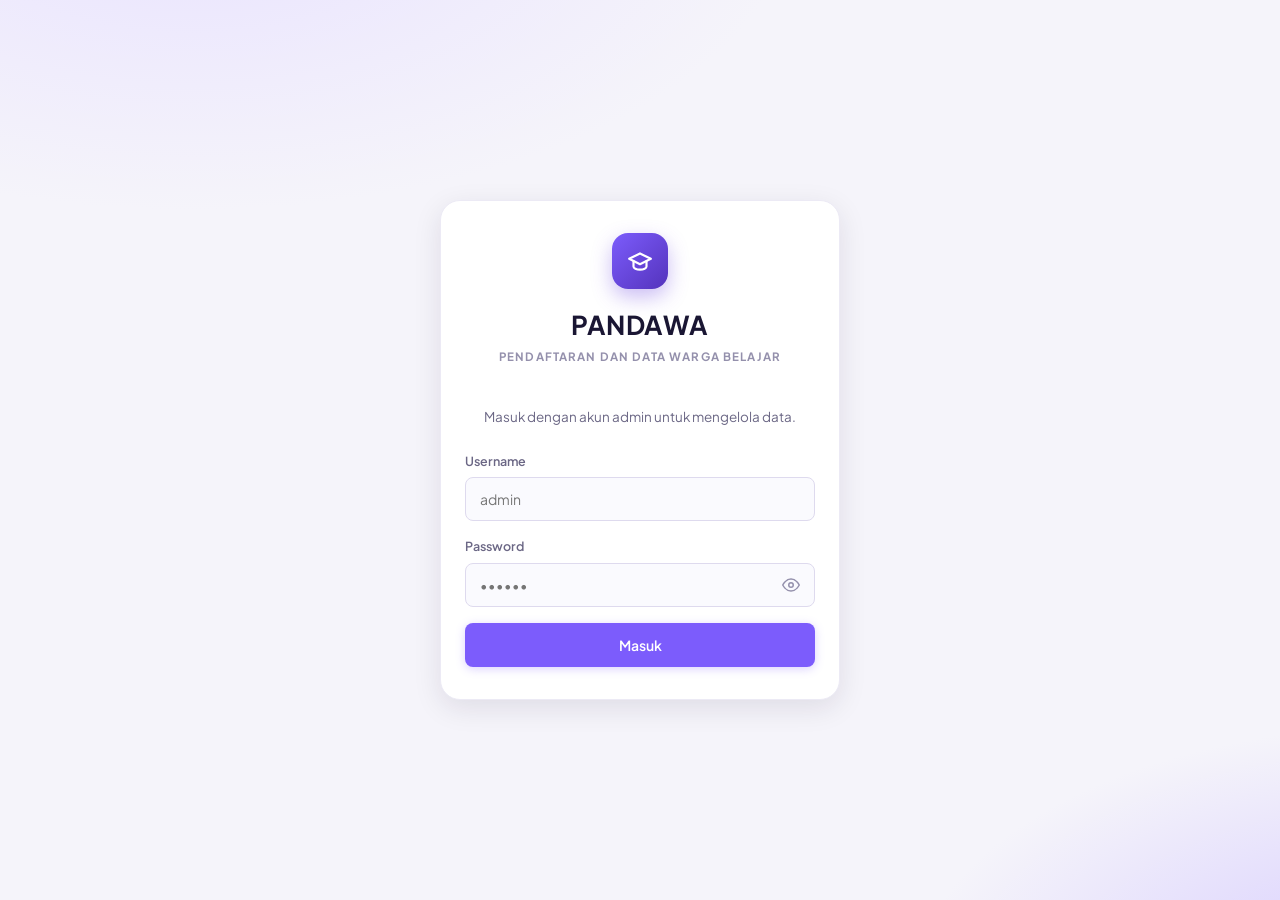
==== admin.html @ c2d2b6cd "padnawa v.1.0" ====
<!DOCTYPE html>
<html lang="id">
<head>
    <meta charset="UTF-8">
  <title>PANDAWA — Pendaftaran dan Data Warga Belajar</title>

  <link rel="preconnect" href="https://fonts.googleapis.com">
  <link rel="preconnect" href="https://fonts.gstatic.com" crossorigin>
  <link href="https://fonts.googleapis.com/css2?family=Plus+Jakarta+Sans:wght@400;500;600;700;800&display=swap" rel="stylesheet">

  <!-- Pustaka: Excel & PDF -->
  <script src="https://cdnjs.cloudflare.com/ajax/libs/xlsx/0.18.5/xlsx.full.min.js"></script>
  <script src="https://cdnjs.cloudflare.com/ajax/libs/jspdf/2.5.1/jspdf.umd.min.js"></script>

  <link rel="stylesheet" href="css/admin.css">
</head>
<body>

<!-- ============================================================
     IKON SVG (sprite) — dipakai ulang lewat <use>
     ============================================================ -->
<svg xmlns="http://www.w3.org/2000/svg" style="display:none;">
  <symbol id="i-grid" viewBox="0 0 24 24" fill="none" stroke="currentColor" stroke-width="2" stroke-linecap="round" stroke-linejoin="round">
    <rect x="3" y="3" width="7" height="7" rx="1.5"/><rect x="14" y="3" width="7" height="7" rx="1.5"/>
    <rect x="14" y="14" width="7" height="7" rx="1.5"/><rect x="3" y="14" width="7" height="7" rx="1.5"/>
  </symbol>
  <symbol id="i-users" viewBox="0 0 24 24" fill="none" stroke="currentColor" stroke-width="2" stroke-linecap="round" stroke-linejoin="round">
    <path d="M17 21v-2a4 4 0 0 0-4-4H5a4 4 0 0 0-4 4v2"/><circle cx="9" cy="7" r="4"/>
    <path d="M23 21v-2a4 4 0 0 0-3-3.87M16 3.13a4 4 0 0 1 0 7.75"/>
  </symbol>
  <symbol id="i-layers" viewBox="0 0 24 24" fill="none" stroke="currentColor" stroke-width="2" stroke-linecap="round" stroke-linejoin="round">
    <polygon points="12 2 2 7 12 12 22 7 12 2"/><polyline points="2 17 12 22 22 17"/><polyline points="2 12 12 17 22 12"/>
  </symbol>
  <symbol id="i-cap" viewBox="0 0 24 24" fill="none" stroke="currentColor" stroke-width="2" stroke-linecap="round" stroke-linejoin="round">
    <path d="M22 10L12 5 2 10l10 5 10-5z"/><path d="M6 12v5c0 1.66 2.69 3 6 3s6-1.34 6-3v-5"/>
  </symbol>
  <symbol id="i-settings" viewBox="0 0 24 24" fill="none" stroke="currentColor" stroke-width="2" stroke-linecap="round" stroke-linejoin="round">
    <circle cx="12" cy="12" r="3"/>
    <path d="M19.4 15a1.65 1.65 0 0 0 .33 1.82l.06.06a2 2 0 1 1-2.83 2.83l-.06-.06a1.65 1.65 0 0 0-1.82-.33 1.65 1.65 0 0 0-1 1.51V21a2 2 0 1 1-4 0v-.09A1.65 1.65 0 0 0 9 19.4a1.65 1.65 0 0 0-1.82.33l-.06.06a2 2 0 1 1-2.83-2.83l.06-.06A1.65 1.65 0 0 0 4.6 15a1.65 1.65 0 0 0-1.51-1H3a2 2 0 1 1 0-4h.09A1.65 1.65 0 0 0 4.6 9a1.65 1.65 0 0 0-.33-1.82l-.06-.06a2 2 0 1 1 2.83-2.83l.06.06A1.65 1.65 0 0 0 9 4.6a1.65 1.65 0 0 0 1-1.51V3a2 2 0 1 1 4 0v.09a1.65 1.65 0 0 0 1 1.51 1.65 1.65 0 0 0 1.82-.33l.06-.06a2 2 0 1 1 2.83 2.83l-.06.06A1.65 1.65 0 0 0 19.4 9V9a1.65 1.65 0 0 0 1.51 1H21a2 2 0 1 1 0 4h-.09a1.65 1.65 0 0 0-1.51 1z"/>
  </symbol>
  <symbol id="i-search" viewBox="0 0 24 24" fill="none" stroke="currentColor" stroke-width="2" stroke-linecap="round" stroke-linejoin="round">
    <circle cx="11" cy="11" r="8"/><path d="M21 21l-4.35-4.35"/>
  </symbol>
  <symbol id="i-menu" viewBox="0 0 24 24" fill="none" stroke="currentColor" stroke-width="2" stroke-linecap="round">
    <line x1="3" y1="6" x2="21" y2="6"/><line x1="3" y1="12" x2="21" y2="12"/><line x1="3" y1="18" x2="21" y2="18"/>
  </symbol>
  <symbol id="i-sun" viewBox="0 0 24 24" fill="none" stroke="currentColor" stroke-width="2" stroke-linecap="round" stroke-linejoin="round">
    <circle cx="12" cy="12" r="4"/><path d="M12 2v2M12 20v2M4.9 4.9l1.4 1.4M17.7 17.7l1.4 1.4M2 12h2M20 12h2M4.9 19.1l1.4-1.4M17.7 6.3l1.4-1.4"/>
  </symbol>
  <symbol id="i-moon" viewBox="0 0 24 24" fill="none" stroke="currentColor" stroke-width="2" stroke-linecap="round" stroke-linejoin="round">
    <path d="M21 12.79A9 9 0 1 1 11.21 3 7 7 0 0 0 21 12.79z"/>
  </symbol>
  <symbol id="i-refresh" viewBox="0 0 24 24" fill="none" stroke="currentColor" stroke-width="2" stroke-linecap="round" stroke-linejoin="round">
    <polyline points="23 4 23 10 17 10"/><polyline points="1 20 1 14 7 14"/>
    <path d="M3.51 9a9 9 0 0 1 14.85-3.36L23 10M1 14l4.64 4.36A9 9 0 0 0 20.49 15"/>
  </symbol>
  <symbol id="i-download" viewBox="0 0 24 24" fill="none" stroke="currentColor" stroke-width="2" stroke-linecap="round" stroke-linejoin="round">
    <path d="M21 15v4a2 2 0 0 1-2 2H5a2 2 0 0 1-2-2v-4"/><polyline points="7 10 12 15 17 10"/><line x1="12" y1="15" x2="12" y2="3"/>
  </symbol>
  <symbol id="i-logout" viewBox="0 0 24 24" fill="none" stroke="currentColor" stroke-width="2" stroke-linecap="round" stroke-linejoin="round">
    <path d="M9 21H5a2 2 0 0 1-2-2V5a2 2 0 0 1 2-2h4"/><polyline points="16 17 21 12 16 7"/><line x1="21" y1="12" x2="9" y2="12"/>
  </symbol>
  <symbol id="i-check" viewBox="0 0 24 24" fill="none" stroke="currentColor" stroke-width="2.5" stroke-linecap="round" stroke-linejoin="round">
    <polyline points="20 6 9 17 4 12"/>
  </symbol>
  <symbol id="i-alert" viewBox="0 0 24 24" fill="none" stroke="currentColor" stroke-width="2" stroke-linecap="round" stroke-linejoin="round">
    <circle cx="12" cy="12" r="10"/><line x1="12" y1="8" x2="12" y2="12"/><line x1="12" y1="16" x2="12.01" y2="16"/>
  </symbol>
  <symbol id="i-info" viewBox="0 0 24 24" fill="none" stroke="currentColor" stroke-width="2" stroke-linecap="round" stroke-linejoin="round">
    <circle cx="12" cy="12" r="10"/><line x1="12" y1="16" x2="12" y2="12"/><line x1="12" y1="8" x2="12.01" y2="8"/>
  </symbol>
  <symbol id="i-eye" viewBox="0 0 24 24" fill="none" stroke="currentColor" stroke-width="2" stroke-linecap="round" stroke-linejoin="round">
    <path d="M1 12s4-8 11-8 11 8 11 8-4 8-11 8-11-8-11-8z"/><circle cx="12" cy="12" r="3"/>
  </symbol>
  <symbol id="i-eye-off" viewBox="0 0 24 24" fill="none" stroke="currentColor" stroke-width="2" stroke-linecap="round" stroke-linejoin="round">
    <path d="M17.94 17.94A10.07 10.07 0 0 1 12 20c-7 0-11-8-11-8a18.45 18.45 0 0 1 5.06-5.94M9.9 4.24A9.12 9.12 0 0 1 12 4c7 0 11 8 11 8a18.5 18.5 0 0 1-2.16 3.19m-6.72-1.07a3 3 0 1 1-4.24-4.24"/>
    <line x1="1" y1="1" x2="23" y2="23"/>
  </symbol>
  <symbol id="i-mail" viewBox="0 0 24 24" fill="none" stroke="currentColor" stroke-width="2" stroke-linecap="round" stroke-linejoin="round">
    <path d="M4 4h16c1.1 0 2 .9 2 2v12c0 1.1-.9 2-2 2H4c-1.1 0-2-.9-2-2V6c0-1.1.9-2 2-2z"/>
    <polyline points="22,6 12,13 2,6"/>
  </symbol>
  <symbol id="i-user-plus" viewBox="0 0 24 24" fill="none" stroke="currentColor" stroke-width="2" stroke-linecap="round" stroke-linejoin="round">
    <path d="M16 21v-2a4 4 0 0 0-4-4H6a4 4 0 0 0-4 4v2"/><circle cx="9" cy="7" r="4"/>
    <line x1="19" y1="8" x2="19" y2="14"/><line x1="22" y1="11" x2="16" y2="11"/>
  </symbol>
  <symbol id="i-user" viewBox="0 0 24 24" fill="none" stroke="currentColor" stroke-width="2" stroke-linecap="round" stroke-linejoin="round">
    <path d="M20 21v-2a4 4 0 0 0-4-4H8a4 4 0 0 0-4 4v2"/><circle cx="12" cy="7" r="4"/>
  </symbol>
  <symbol id="i-file" viewBox="0 0 24 24" fill="none" stroke="currentColor" stroke-width="2" stroke-linecap="round" stroke-linejoin="round">
    <path d="M14 2H6a2 2 0 0 0-2 2v16a2 2 0 0 0 2 2h12a2 2 0 0 0 2-2V8z"/><polyline points="14 2 14 8 20 8"/>
  </symbol>
  <symbol id="i-trash" viewBox="0 0 24 24" fill="none" stroke="currentColor" stroke-width="2" stroke-linecap="round" stroke-linejoin="round">
    <polyline points="3 6 5 6 21 6"/><path d="M19 6v14a2 2 0 0 1-2 2H7a2 2 0 0 1-2-2V6m3 0V4a2 2 0 0 1 2-2h4a2 2 0 0 1 2 2v2"/>
  </symbol>
  <symbol id="i-tag" viewBox="0 0 24 24" fill="none" stroke="currentColor" stroke-width="2" stroke-linecap="round" stroke-linejoin="round">
    <path d="M20.59 13.41l-7.17 7.17a2 2 0 0 1-2.83 0L2 12V2h10l8.59 8.59a2 2 0 0 1 0 2.82z"/><line x1="7" y1="7" x2="7.01" y2="7"/>
  </symbol>
  <symbol id="i-share" viewBox="0 0 24 24" fill="none" stroke="currentColor" stroke-width="2" stroke-linecap="round" stroke-linejoin="round">
    <path d="M4 12v8a2 2 0 0 0 2 2h12a2 2 0 0 0 2-2v-8"/><polyline points="16 6 12 2 8 6"/><line x1="12" y1="2" x2="12" y2="15"/>
  </symbol>
  <symbol id="i-chev" viewBox="0 0 24 24" fill="none" stroke="currentColor" stroke-width="2.5" stroke-linecap="round" stroke-linejoin="round">
    <polyline points="6 9 12 15 18 9"/>
  </symbol>
  <symbol id="i-inbox" viewBox="0 0 24 24" fill="none" stroke="currentColor" stroke-width="1.8" stroke-linecap="round" stroke-linejoin="round">
    <polyline points="22 12 16 12 14 15 10 15 8 12 2 12"/>
    <path d="M5.45 5.11L2 12v6a2 2 0 0 0 2 2h16a2 2 0 0 0 2-2v-6l-3.45-6.89A2 2 0 0 0 16.76 4H7.24a2 2 0 0 0-1.79 1.11z"/>
  </symbol>
</svg>

<!-- ============================================================
     LAYAR LOGIN
     ============================================================ -->
<div class="login-wrap" id="loginWrap">
  <div class="login-card">
    <img id="loginLogo" class="login-logo" src="" alt="Logo Sekolah" style="display:none;">
    <div class="login-badge" id="loginBadge">
      <svg width="26" height="26" viewBox="0 0 24 24" fill="none" stroke="#fff" stroke-width="2" stroke-linecap="round" stroke-linejoin="round">
        <path d="M22 10L12 5 2 10l10 5 10-5z"/><path d="M6 12v5c0 1.66 2.69 3 6 3s6-1.34 6-3v-5"/>
      </svg>
    </div>

    <h1>PANDAWA</h1>
    <div class="login-tagline">Pendaftaran dan Data Warga Belajar</div>
    <div class="login-school" id="loginSchool">&nbsp;</div>
    <p>Masuk dengan akun admin untuk mengelola data.</p>

    <div class="msg err" id="loginMsg"></div>

    <div class="field">
      <label for="usernameInput">Username</label>
      <input type="text" id="usernameInput" placeholder="admin" autocomplete="username" autocapitalize="none" spellcheck="false">
    </div>
    <div class="field">
      <label for="passwordInput">Password</label>
      <div class="input-pass">
        <input type="password" id="passwordInput" placeholder="••••••" autocomplete="current-password">
        <button type="button" class="eye-btn" data-target="passwordInput" aria-label="Tampilkan password">
          <svg class="ic-show"><use href="#i-eye"/></svg>
          <svg class="ic-hide" style="display:none;"><use href="#i-eye-off"/></svg>
        </button>
      </div>
    </div>
    <button class="btn btn-primary btn-block" id="loginBtn">Masuk</button>
  </div>
</div>

<!-- ============================================================
     APLIKASI (SPA)
     ============================================================ -->
<div class="app" id="app">
<div class="layout">

  <!-- ---------- SIDEBAR ---------- -->
  <aside class="sidebar" id="sidebar">
    <div class="sidebar-head">
      <div class="brand-mark" id="brandMark">
        <svg width="20" height="20" viewBox="0 0 24 24" fill="none" stroke="#fff" stroke-width="2" stroke-linecap="round" stroke-linejoin="round">
          <path d="M22 10L12 5 2 10l10 5 10-5z"/><path d="M6 12v5c0 1.66 2.69 3 6 3s6-1.34 6-3v-5"/>
        </svg>
      </div>
      <div class="brand-text">
        <div class="brand-title" id="brandTitle">PANDAWA</div>
        <div class="brand-sub" id="brandSub">Data Warga Belajar</div>
      </div>
    </div>

    <nav class="nav">
      <div class="nav-label">Menu Utama</div>
      <button class="nav-item active" data-page="dashboard">
        <svg><use href="#i-grid"/></svg> Dashboard
      </button>
      <button class="nav-item" data-page="pendaftar">
        <svg><use href="#i-users"/></svg> Data Pendaftar
        <span class="nav-badge" id="badgePendaftar">0</span>
      </button>
      <button class="nav-item" data-page="rombel">
        <svg><use href="#i-layers"/></svg> Rombel
      </button>
      <button class="nav-item" data-page="lulus">
        <svg><use href="#i-cap"/></svg> Peserta Lulus
      </button>

      <div class="nav-label">Sistem</div>
      <button class="nav-item" data-page="pengaturan">
        <svg><use href="#i-settings"/></svg> Pengaturan
      </button>
    </nav>

    <div class="sidebar-foot">
      <div class="user-chip">
        <div class="avatar">AD</div>
        <div style="min-width:0;flex:1;">
          <div class="user-name" id="userName">Administrator</div>
          <div class="user-role" id="userRole">Sesi aktif</div>
        </div>
        <button class="icon-btn" id="logoutBtn" title="Keluar" aria-label="Keluar" style="width:34px;height:34px;">
          <svg><use href="#i-logout"/></svg>
        </button>
      </div>
    </div>
  </aside>
  <div class="backdrop" id="backdrop"></div>

  <!-- ---------- KONTEN ---------- -->
  <div class="main">
    <header class="topbar">
      <button class="icon-btn menu-btn" id="menuBtn" aria-label="Buka menu">
        <svg><use href="#i-menu"/></svg>
      </button>
      <div>
        <div class="page-title" id="pageTitle">Dashboard</div>
        <div class="page-sub" id="pageSub">Ringkasan data pendaftaran</div>
      </div>
      <div class="topbar-spacer"></div>

      <span class="sync-dot" id="syncDot"><i></i> Menyinkronkan…</span>

      <button class="icon-btn" id="refreshBtn" title="Muat ulang data" aria-label="Muat ulang data">
        <svg><use href="#i-refresh"/></svg>
      </button>
      <button class="icon-btn" id="themeBtn" title="Ganti tema" aria-label="Ganti tema terang/gelap">
        <svg id="themeIcon"><use href="#i-moon"/></svg>
      </button>
    </header>

    <main class="content">

      <!-- ========== HALAMAN: DASHBOARD ========== -->
      <section class="page active" id="page-dashboard">
        <div style="margin-bottom:var(--sp-4);" id="filterDashboardWrap"></div>
        <div class="stats-grid" id="statsGrid"></div>
        <div class="grid-2" id="breakdownGrid"></div>
      </section>

      <!-- ========== HALAMAN: DATA PENDAFTAR ========== -->
      <section class="page" id="page-pendaftar">
        <div class="toolbar">
          <div class="search-box">
            <svg><use href="#i-search"/></svg>
            <input type="text" id="searchPendaftar" placeholder="Cari nama, NIK, atau NISN…" autocomplete="off">
          </div>
          <div id="filterPendaftarWrap"></div>
          <button class="btn btn-ghost" id="exportPendaftarBtn">
            <svg width="16" height="16"><use href="#i-download"/></svg> Excel
          </button>
        </div>
        <div class="table-wrap">
          <table id="tablePendaftar">
            <thead>
              <tr>
                <th>Waktu Kirim</th><th>Nama Lengkap</th><th>L/P</th>
                <th>Paket</th><th>NISN</th><th>No HP</th><th></th>
              </tr>
            </thead>
            <tbody id="bodyPendaftar"></tbody>
          </table>
          <div id="emptyPendaftar"></div>
        </div>
      </section>

      <!-- ========== HALAMAN: ROMBEL ========== -->
      <section class="page" id="page-rombel">
        <div class="toolbar">
          <div class="search-box">
            <svg><use href="#i-search"/></svg>
            <input type="text" id="searchRombel" placeholder="Cari nama, NIK, atau NISN…" autocomplete="off">
          </div>
        </div>
        <div id="rombelContent"></div>
      </section>

      <!-- ========== HALAMAN: PESERTA LULUS ========== -->
      <section class="page" id="page-lulus">
        <div class="toolbar">
          <div class="search-box">
            <svg><use href="#i-search"/></svg>
            <input type="text" id="searchLulus" placeholder="Cari nama, NIK, atau NISN…" autocomplete="off">
          </div>
        </div>
        <div id="lulusContent"></div>
      </section>

      <!-- ========== HALAMAN: PENGATURAN ========== -->
      <section class="page" id="page-pengaturan">
        <div class="subtabs">
          <button class="subtab-btn active" data-sub="sekolah">Sekolah &amp; Admin</button>
          <button class="subtab-btn" data-sub="rombel">Rombel</button>
        </div>

        <!-- Sub-halaman: Sekolah & Admin -->
        <div class="subpage active" id="sub-sekolah">
          <div class="settings-layout">

            <!-- ================= KOLOM KIRI ================= -->
            <div class="settings-col">

              <!-- Identitas + Logo -->
              <section class="scard">
                <header class="scard-head">
                  <div class="scard-ic violet"><svg><use href="#i-cap"/></svg></div>
                  <div>
                    <h3 class="scard-title">Identitas Satuan Pendidikan</h3>
                    <p class="scard-desc">Tampil di judul formulir, dashboard, dan dokumen PDF.</p>
                  </div>
                </header>

                <div class="scard-body">
                  <div class="msg" id="msgLogo"></div>
                  <div class="logo-row">
                    <div class="logo-preview" id="logoPreview"><span>Belum ada logo</span></div>
                    <div class="logo-info">
                      <div class="logo-title">Logo Sekolah</div>
                      <div class="hint" style="margin:2px 0 10px;">PNG, JPG, SVG, atau WebP &middot; maksimal 250 KB</div>
                      <div class="logo-actions">
                        <label class="btn btn-ghost btn-sm file-pick">
                          <svg width="14" height="14"><use href="#i-file"/></svg>
                          <span id="logoFileName">Pilih Gambar</span>
                          <input type="file" id="logoFile" accept="image/png,image/jpeg,image/svg+xml,image/webp">
                        </label>
                        <button class="btn btn-primary btn-sm" id="uploadLogoBtn">Upload Logo</button>
                      </div>
                    </div>
                  </div>

                  <div class="divider"></div>

                  <div class="msg" id="msgPengaturan"></div>
                  <div class="field">
                    <label for="inputNamaSekolah">Nama Satuan Pendidikan</label>
                    <input type="text" id="inputNamaSekolah" placeholder="Contoh: PKBM Tunas Bangsa">
                  </div>
                  <div class="field-grid">
                    <div class="field">
                      <label for="inputJenisSatuan">Jenis Satuan</label>
                      <select id="inputJenisSatuan">
                        <option value="PKBM">PKBM</option>
                        <option value="SKB">SKB</option>
                        <option value="LKP">LKP</option>
                        <option value="SPNF">SPNF</option>
                        <option value="Lainnya">Lainnya</option>
                      </select>
                    </div>
                    <div class="field">
                      <label for="inputTahunAjaran">Tahun Ajaran</label>
                      <input type="text" id="inputTahunAjaran" placeholder="2026-2027">
                    </div>
                  </div>
                </div>

                <footer class="scard-foot">
                  <button class="btn btn-primary" id="saveSettingsBtn">Simpan Pengaturan</button>
                </footer>
              </section>

              <!-- Akun Admin -->
              <section class="scard">
                <header class="scard-head">
                  <div class="scard-ic blue"><svg><use href="#i-user"/></svg></div>
                  <div>
                    <h3 class="scard-title">Akun Admin</h3>
                    <p class="scard-desc">Dipakai untuk masuk ke PANDAWA.</p>
                  </div>
                </header>

                <div class="scard-body">
                  <div class="msg" id="msgPassword"></div>
                  <div class="field">
                    <label for="inputUserBaru">Username</label>
                    <input type="text" id="inputUserBaru" placeholder="admin" autocapitalize="none" spellcheck="false">
                  </div>
                  <div class="field-grid">
                    <div class="field">
                      <label for="inputPassBaru">Password Baru</label>
                      <div class="input-pass">
                        <input type="password" id="inputPassBaru" placeholder="Kosongkan bila tetap">
                        <button type="button" class="eye-btn" data-target="inputPassBaru" aria-label="Tampilkan password">
                          <svg class="ic-show"><use href="#i-eye"/></svg>
                          <svg class="ic-hide" style="display:none;"><use href="#i-eye-off"/></svg>
                        </button>
                      </div>
                    </div>
                    <div class="field">
                      <label for="inputPassKonfirmasi">Konfirmasi Password</label>
                      <div class="input-pass">
                        <input type="password" id="inputPassKonfirmasi" placeholder="Ulangi password">
                        <button type="button" class="eye-btn" data-target="inputPassKonfirmasi" aria-label="Tampilkan password">
                          <svg class="ic-show"><use href="#i-eye"/></svg>
                          <svg class="ic-hide" style="display:none;"><use href="#i-eye-off"/></svg>
                        </button>
                      </div>
                    </div>
                  </div>
                  <div class="hint" style="margin-top:-6px;">Minimal 4 karakter. Kosongkan password bila hanya mengubah username.</div>
                </div>

                <footer class="scard-foot">
                  <button class="btn btn-primary" id="changePassBtn">Simpan Akun</button>
                </footer>
              </section>
            </div>

            <!-- ================= KOLOM KANAN ================= -->
            <div class="settings-col">

              <!-- Status Pendaftaran -->
              <section class="scard">
                <header class="scard-head">
                  <div class="scard-ic teal"><svg><use href="#i-users"/></svg></div>
                  <div>
                    <h3 class="scard-title">Status Pendaftaran</h3>
                    <p class="scard-desc">Buka atau tutup pengisian formulir.</p>
                  </div>
                </header>

                <div class="scard-body">
                  <div class="msg" id="msgStatus"></div>
                  <div class="status-toggle-row">
                    <div style="flex:1;min-width:0;">
                      <div class="status-label" id="statusLabel">Memuat…</div>
                      <div class="hint" id="statusKet" style="margin-top:2px;">&nbsp;</div>
                    </div>
                    <label class="switch">
                      <input type="checkbox" id="switchPendaftaran">
                      <span class="slider"></span>
                    </label>
                  </div>
                  <div class="field" style="margin-top:var(--sp-4);margin-bottom:0;">
                    <label for="inputPesanTutup">Pesan saat ditutup</label>
                    <textarea id="inputPesanTutup" rows="3" placeholder="Mohon maaf, pendaftaran sedang ditutup."></textarea>
                    <div class="hint">Ditampilkan di halaman formulir saat pendaftaran ditutup.</div>
                  </div>
                </div>

                <footer class="scard-foot">
                  <button class="btn btn-primary" id="saveStatusBtn">Simpan Status</button>
                </footer>
              </section>

              <!-- Notifikasi Email -->
              <section class="scard">
                <header class="scard-head">
                  <div class="scard-ic violet"><svg><use href="#i-mail"/></svg></div>
                  <div>
                    <h3 class="scard-title">Notifikasi Email</h3>
                    <p class="scard-desc">Kirim email setiap ada pendaftar baru.</p>
                  </div>
                </header>

                <div class="scard-body">
                  <div class="msg" id="msgNotif"></div>
                  <div class="status-toggle-row">
                    <div style="flex:1;min-width:0;">
                      <div class="status-label" id="notifLabel">Memuat…</div>
                      <div class="hint" id="notifKet" style="margin-top:2px;">&nbsp;</div>
                    </div>
                    <label class="switch">
                      <input type="checkbox" id="switchNotif">
                      <span class="slider"></span>
                    </label>
                  </div>

                  <div class="field" style="margin-top:var(--sp-4);">
                    <label for="inputEmail1">Email Penerima 1</label>
                    <input type="email" id="inputEmail1" placeholder="nama@gmail.com" autocapitalize="none" spellcheck="false">
                  </div>
                  <div class="field">
                    <label for="inputEmail2">Email Penerima 2 <span class="hint" style="font-weight:500;">(opsional)</span></label>
                    <input type="email" id="inputEmail2" placeholder="nama@gmail.com" autocapitalize="none" spellcheck="false">
                  </div>
                </div>

                <footer class="scard-foot">
                  <button class="btn btn-ghost" id="testEmailBtn">Kirim Uji Coba</button>
                  <button class="btn btn-primary" id="saveNotifBtn">Simpan</button>
                </footer>
              </section>

              <!-- Bagikan Formulir -->
              <section class="scard">
                <header class="scard-head">
                  <div class="scard-ic pink"><svg><use href="#i-share"/></svg></div>
                  <div>
                    <h3 class="scard-title">Bagikan Formulir</h3>
                    <p class="scard-desc">Tautan langsung ke halaman pendaftaran.</p>
                  </div>
                </header>

                <div class="scard-body">
                  <div class="msg" id="msgShare"></div>
                  <div class="link-box">
                    <input type="text" id="linkPendaftaran" readonly onclick="this.select();">
                  </div>
                </div>

                <footer class="scard-foot">
                  <a class="btn btn-ghost" id="bukaFormulirBtn" href="#" target="_top" rel="noopener">Buka</a>
                  <button class="btn btn-primary" id="shareBtn">
                    <svg width="15" height="15"><use href="#i-share"/></svg> Salin Tautan
                  </button>
                </footer>
              </section>
            </div>

          </div>
        </div>

        <!-- Sub-halaman: Rombel -->
        <div class="subpage" id="sub-rombel">
          <div class="settings-layout">

            <section class="scard">
              <header class="scard-head">
                <div class="scard-ic violet"><svg><use href="#i-layers"/></svg></div>
                <div>
                  <h3 class="scard-title">Tambah Rombel</h3>
                  <p class="scard-desc">Nama rombel dibuat otomatis dari jenjang dan kelas.</p>
                </div>
              </header>

              <div class="scard-body">
                <div class="msg" id="msgRombel"></div>
                <div class="field-grid">
                  <div class="field">
                    <label for="inputJenjang">Jenjang</label>
                    <select id="inputJenjang">
                      <option value="">— Pilih Jenjang —</option>
                      <option value="Paket A">Paket A</option>
                      <option value="Paket B">Paket B</option>
                      <option value="Paket C">Paket C</option>
                    </select>
                  </div>
                  <div class="field">
                    <label for="inputKelas">Kelas</label>
                    <select id="inputKelas" disabled>
                      <option value="">— Pilih Jenjang dahulu —</option>
                    </select>
                  </div>
                </div>
                <div class="field">
                  <label for="inputNamaRombel">Nama Rombel</label>
                  <input type="text" id="inputNamaRombel" disabled placeholder="Otomatis terisi">
                </div>
                <div class="field">
                  <label for="inputWaliGuru">Wali/Guru Kelas</label>
                  <input type="text" id="inputWaliGuru" placeholder="Nama wali/guru kelas">
                </div>
              </div>

              <footer class="scard-foot">
                <button class="btn btn-primary" id="addRombelBtn">Tambah Rombel</button>
              </footer>
            </section>

            <section class="scard">
              <header class="scard-head">
                <div class="scard-ic teal"><svg><use href="#i-users"/></svg></div>
                <div>
                  <h3 class="scard-title">Daftar Rombel</h3>
                  <p class="scard-desc">Rombel hanya bisa dihapus bila tidak ada peserta di dalamnya.</p>
                </div>
              </header>
              <div class="scard-body" style="padding-top:var(--sp-2);padding-bottom:var(--sp-2);">
                <div id="rombelList"></div>
              </div>
            </section>

          </div>
        </div>
      </section>

    </main>
  </div>
</div>
</div>

<!-- ============================================================
     MODAL: DETAIL PENDAFTAR
     ============================================================ -->
<div class="modal-overlay" id="detailModal">
  <div class="modal">
    <div class="modal-head">
      <h3 id="detailNama">Detail Pendaftar</h3>
      <button class="icon-btn" data-close="detailModal" aria-label="Tutup" style="width:34px;height:34px;">
        <svg viewBox="0 0 24 24" fill="none" stroke="currentColor" stroke-width="2" stroke-linecap="round">
          <line x1="18" y1="6" x2="6" y2="18"/><line x1="6" y1="6" x2="18" y2="18"/>
        </svg>
      </button>
    </div>
    <div class="modal-tabs">
      <button class="modal-tab active" data-view="semua">Semua</button>
      <button class="modal-tab" data-view="dapodik">Dapodik</button>
      <button class="modal-tab" data-view="non_dapodik">Non Dapodik</button>
    </div>
    <div class="modal-body" id="detailBody"></div>
  </div>
</div>

<!-- ============================================================
     MODAL: REGISTER PESERTA
     ============================================================ -->
<div class="modal-overlay" id="registerModal">
  <div class="modal modal-sm">
    <div class="modal-head">
      <h3>Register: <span id="registerNama"></span></h3>
      <button class="icon-btn" data-close="registerModal" aria-label="Tutup" style="width:34px;height:34px;">
        <svg viewBox="0 0 24 24" fill="none" stroke="currentColor" stroke-width="2" stroke-linecap="round">
          <line x1="18" y1="6" x2="6" y2="18"/><line x1="6" y1="6" x2="18" y2="18"/>
        </svg>
      </button>
    </div>
    <div class="modal-body">
      <div class="choice-row" id="choiceRow">
        <button class="choice-btn active" id="choiceRombel">Masukan Rombel</button>
        <button class="choice-btn" id="choiceKendala">Kendala</button>
        <button class="choice-btn" id="choiceLulus">Lulus</button>
      </div>

      <div id="sectionRombel">
        <div class="msg err" id="warnKendala">
          Peserta ini masih memiliki kendala yang belum diselesaikan. Selesaikan kendalanya
          terlebih dahulu sebelum memasukkan ke rombel.
        </div>
        <div class="field">
          <label for="selectRombel">Pilih Rombel</label>
          <select id="selectRombel"></select>
        </div>
        <button class="btn btn-primary btn-block" id="saveRombelBtn">Simpan Rombel</button>
      </div>

      <div id="sectionKendala" style="display:none;"></div>
      <div id="sectionLulus" style="display:none;"></div>

      <div class="msg" id="msgRegister" style="margin-top:var(--sp-4);margin-bottom:0;"></div>
    </div>
  </div>
</div>

<!-- ============================================================
     MODAL: PRATINJAU BERKAS
     ============================================================ -->
<div class="modal-overlay" id="berkasModal">
  <div class="modal modal-wide">
    <div class="modal-head">
      <h3 id="berkasJudul">Pratinjau Berkas</h3>
      <a class="btn btn-ghost btn-sm" id="berkasBukaTab" href="#" target="_blank" rel="noopener">
        Buka di tab baru
      </a>
      <button class="icon-btn" data-close="berkasModal" aria-label="Tutup" style="width:34px;height:34px;">
        <svg viewBox="0 0 24 24" fill="none" stroke="currentColor" stroke-width="2" stroke-linecap="round">
          <line x1="18" y1="6" x2="6" y2="18"/><line x1="6" y1="6" x2="18" y2="18"/>
        </svg>
      </button>
    </div>
    <div class="modal-body berkas-body" id="berkasBody"></div>
  </div>
</div>

<!-- Menu Aksi melayang (dipasang di luar tabel agar tidak terpotong) -->
<div class="aksi-menu" id="aksiMenu"></div>

<!-- Wadah notifikasi -->
<div class="toast-wrap" id="toastWrap"></div>

<script src="js/api.js"></script>
<script src="js/admin.js"></script>
</body>
</html>
---- css/admin.css ----
/* ============================================================
   DESIGN TOKENS
   Layer: primitive -> semantic. Jangan pakai hex mentah di komponen.
   ============================================================ */
:root{
  /* Brand (violet) */
  --violet-50:#F3F0FF;  --violet-100:#E9E3FF; --violet-200:#D5CAFF;
  --violet-300:#B5A2FF; --violet-400:#9575FF; --violet-500:#7C5CFC;
  --violet-600:#6941E0; --violet-700:#5433BC; --violet-800:#3F2793;

  /* Netral */
  --slate-50:#F8FAFC; --slate-100:#F1F5F9; --slate-200:#E2E8F0;
  --slate-300:#CBD5E1; --slate-400:#94A3B8; --slate-500:#64748B;
  --slate-600:#475569; --slate-700:#334155; --slate-800:#1E293B;
  --slate-900:#0F172A;

  /* Status */
  --green-500:#10B981; --green-50:#ECFDF5;
  --amber-500:#F59E0B; --amber-50:#FFFBEB;
  --red-500:#EF4444;   --red-50:#FEF2F2;
  --blue-500:#3B82F6;  --blue-50:#EFF6FF;
  --pink-500:#EC4899;  --pink-50:#FDF2F8;
  --teal-500:#14B8A6;  --teal-50:#F0FDFA;

  /* Spacing (density: dashboard = rapat) */
  --sp-1:4px; --sp-2:8px; --sp-3:12px; --sp-4:16px;
  --sp-5:20px; --sp-6:24px; --sp-8:32px; --sp-10:40px;

  --radius-sm:8px; --radius:12px; --radius-lg:16px; --radius-xl:20px;
  --sidebar-w:248px;
  --transition:180ms cubic-bezier(.4,0,.2,1);
}

/* ---- Tema terang (default) ---- */
:root, [data-theme="light"]{
  --bg:#F5F4FA;
  --surface:#FFFFFF;
  --surface-2:#FAFAFE;
  --surface-hover:#F5F3FF;
  --border:#ECEAF5;
  --border-strong:#DEDAEE;

  --text:#1A1633;
  --text-muted:#6B6785;
  --text-subtle:#9490AC;
  --text-invert:#FFFFFF;

  --primary:var(--violet-500);
  --primary-hover:var(--violet-600);
  --primary-soft:var(--violet-50);
  --primary-text:var(--violet-600);

  --shadow-sm:0 1px 2px rgba(26,22,51,.05);
  --shadow:0 2px 8px rgba(26,22,51,.06);
  --shadow-lg:0 8px 28px rgba(26,22,51,.10);
  --sidebar-bg:#FFFFFF;
}

/* ---- Tema gelap ---- */
[data-theme="dark"]{
  --bg:#12101C;
  --surface:#1B1830;
  --surface-2:#221E3A;
  --surface-hover:#272243;
  --border:#2C2747;
  --border-strong:#3A3459;

  --text:#F1EFFA;
  --text-muted:#A9A3C4;
  --text-subtle:#7C7699;
  --text-invert:#FFFFFF;

  --primary:var(--violet-400);
  --primary-hover:var(--violet-300);
  --primary-soft:rgba(124,92,252,.16);
  --primary-text:var(--violet-300);

  --shadow-sm:0 1px 2px rgba(0,0,0,.3);
  --shadow:0 2px 10px rgba(0,0,0,.35);
  --shadow-lg:0 10px 32px rgba(0,0,0,.45);
  --sidebar-bg:#18152A;

  --green-50:rgba(16,185,129,.14);
  --amber-50:rgba(245,158,11,.14);
  --red-50:rgba(239,68,68,.14);
  --blue-50:rgba(59,130,246,.14);
  --pink-50:rgba(236,72,153,.14);
  --teal-50:rgba(20,184,166,.14);
}

/* ============================================================
   RESET & DASAR
   ============================================================ */
*{box-sizing:border-box;}
html,body{height:100%;}
body{
  margin:0;
  background:var(--bg);
  color:var(--text);
  font-family:'Plus Jakarta Sans','Inter',-apple-system,BlinkMacSystemFont,'Segoe UI',sans-serif;
  font-size:14px;
  line-height:1.55;
  -webkit-font-smoothing:antialiased;
  transition:background var(--transition), color var(--transition);
}
h1,h2,h3,h4{margin:0;font-weight:700;letter-spacing:-.01em;}
button{font-family:inherit;}
a{color:var(--primary-text);}
:focus-visible{outline:2px solid var(--primary);outline-offset:2px;border-radius:6px;}

@media (prefers-reduced-motion:reduce){
  *{animation-duration:.01ms !important;transition-duration:.01ms !important;}
}

/* ============================================================
   BERANDA (halaman awal untuk umum)
   ============================================================ */
.landing-wrap{
  min-height:100dvh;
  display:flex;align-items:center;justify-content:center;
  padding:var(--sp-5);
  background:
    radial-gradient(1000px 500px at 15% -10%, var(--violet-100), transparent 60%),
    radial-gradient(900px 480px at 110% 110%, var(--violet-200), transparent 55%),
    var(--bg);
}
[data-theme="dark"] .landing-wrap{
  background:
    radial-gradient(1000px 500px at 15% -10%, rgba(124,92,252,.22), transparent 60%),
    radial-gradient(900px 480px at 110% 110%, rgba(124,92,252,.14), transparent 55%),
    var(--bg);
}
.landing-card{
  background:var(--surface);
  border:1px solid var(--border);
  border-radius:var(--radius-xl);
  padding:var(--sp-10) var(--sp-6) var(--sp-6);
  width:100%;max-width:440px;
  box-shadow:var(--shadow-lg);
  text-align:center;
  animation:cardIn 340ms cubic-bezier(.4,0,.2,1);
}
.landing-logo{
  width:88px;height:88px;margin:0 auto var(--sp-4);
  border-radius:var(--radius-lg);object-fit:contain;
  background:var(--surface-2);padding:8px;border:1px solid var(--border);
}
.landing-badge{
  width:72px;height:72px;margin:0 auto var(--sp-4);
  border-radius:var(--radius-lg);
  background:linear-gradient(135deg,var(--violet-500),var(--violet-700));
  display:flex;align-items:center;justify-content:center;
  box-shadow:0 10px 26px rgba(105,65,224,.35);
}
.landing-card h1{
  font-size:25px;line-height:1.25;margin-bottom:var(--sp-2);
  letter-spacing:-.01em;
}
.landing-tagline{
  font-size:11.5px;font-weight:700;letter-spacing:.09em;text-transform:uppercase;
  color:var(--text-subtle);
}
.landing-tahun{
  font-size:13.5px;font-weight:600;color:var(--primary-text);
  margin-top:var(--sp-2);
}
.landing-status{
  display:none;margin-top:var(--sp-5);
  padding:12px 16px;border-radius:var(--radius);
  font-size:13px;font-weight:600;line-height:1.5;
}
.landing-status.show{display:block;}
.landing-status.buka{background:var(--green-50);color:var(--green-500);}
.landing-status.tutup{background:var(--red-50);color:var(--red-500);}

.btn-daftar{
  width:100%;margin-top:var(--sp-6);
  padding:17px;min-height:58px;
  font-size:16px;font-weight:700;
  border-radius:var(--radius);
  text-decoration:none;
  box-shadow:0 8px 22px rgba(124,92,252,.34);
}
.btn-daftar:hover{box-shadow:0 10px 26px rgba(124,92,252,.42);}
.btn-daftar.nonaktif{
  pointer-events:none;opacity:.45;box-shadow:none;
  background:var(--text-subtle);
}

.link-admin{
  display:inline-block;margin-top:var(--sp-5);
  padding:8px 12px;min-height:36px;
  font-size:12.5px;font-weight:600;
  color:var(--text-subtle);background:none;border:none;
  cursor:pointer;border-radius:8px;
  transition:color var(--transition), background var(--transition);
}
.link-admin:hover{color:var(--primary-text);background:var(--surface-hover);}

/* ============================================================
   LOGIN
   ============================================================ */
.login-wrap{
  min-height:100dvh;
  display:flex;align-items:center;justify-content:center;
  padding:var(--sp-5);
  background:
    radial-gradient(1000px 500px at 15% -10%, var(--violet-100), transparent 60%),
    radial-gradient(900px 480px at 110% 110%, var(--violet-200), transparent 55%),
    var(--bg);
}
[data-theme="dark"] .login-wrap{
  background:
    radial-gradient(1000px 500px at 15% -10%, rgba(124,92,252,.22), transparent 60%),
    radial-gradient(900px 480px at 110% 110%, rgba(124,92,252,.14), transparent 55%),
    var(--bg);
}
.login-card{
  background:var(--surface);
  border:1px solid var(--border);
  border-radius:var(--radius-xl);
  padding:var(--sp-8) var(--sp-6);
  width:100%;max-width:400px;
  box-shadow:var(--shadow-lg);
  text-align:center;
  animation:cardIn 320ms cubic-bezier(.4,0,.2,1);
}
@keyframes cardIn{from{opacity:0;transform:translateY(14px);}to{opacity:1;transform:none;}}

.login-logo{
  width:68px;height:68px;margin:0 auto var(--sp-4);
  border-radius:var(--radius-lg);
  object-fit:contain;background:var(--surface-2);
  padding:6px;border:1px solid var(--border);
}
.login-badge{
  width:56px;height:56px;margin:0 auto var(--sp-4);
  border-radius:var(--radius-lg);
  background:linear-gradient(135deg,var(--violet-500),var(--violet-700));
  display:flex;align-items:center;justify-content:center;
  box-shadow:0 8px 20px rgba(105,65,224,.35);
}
.login-card h1{font-size:26px;margin-bottom:2px;letter-spacing:.02em;}
.login-tagline{
  font-size:11.5px;font-weight:700;letter-spacing:.1em;text-transform:uppercase;
  color:var(--text-subtle);margin-bottom:var(--sp-3);
}
.login-school{font-size:14px;font-weight:600;color:var(--primary-text);margin-bottom:var(--sp-2);}
.login-card p{font-size:13.5px;color:var(--text-muted);margin:0 0 var(--sp-6);}

/* Kotak password + tombol mata */
.input-pass{position:relative;}
.input-pass input{padding-right:48px;}
.eye-btn{
  position:absolute;right:6px;top:50%;transform:translateY(-50%);
  width:36px;height:36px;
  display:flex;align-items:center;justify-content:center;
  background:none;border:none;border-radius:8px;cursor:pointer;
  color:var(--text-subtle);
  transition:background var(--transition), color var(--transition);
}
.eye-btn:hover{background:var(--surface-hover);color:var(--primary-text);}
.eye-btn svg{width:18px;height:18px;}

.field{margin-bottom:var(--sp-4);text-align:left;}
.field label{
  display:block;font-size:12.5px;font-weight:600;
  color:var(--text-muted);margin-bottom:6px;
}
.input, input[type=text],input[type=password],input[type=date],input[type=number],select,textarea{
  width:100%;padding:11px 14px;
  font-family:inherit;font-size:14px;
  color:var(--text);background:var(--surface-2);
  border:1.5px solid var(--border-strong);
  border-radius:var(--radius-sm);
  transition:border-color var(--transition), box-shadow var(--transition), background var(--transition);
  min-height:44px; /* target sentuh */
}
textarea{min-height:92px;resize:vertical;}
input:focus,select:focus,textarea:focus{
  outline:none;border-color:var(--primary);
  background:var(--surface);
  box-shadow:0 0 0 3.5px var(--primary-soft);
}
input:disabled,select:disabled,textarea:disabled{
  opacity:.6;cursor:not-allowed;background:var(--bg);
}
input[type=file]{padding:9px 12px;font-size:12.5px;}
.hint{font-size:12px;color:var(--text-subtle);margin-top:5px;}

/* ============================================================
   TOMBOL
   ============================================================ */
.btn{
  display:inline-flex;align-items:center;justify-content:center;gap:8px;
  padding:11px 18px;min-height:44px;
  font-size:14px;font-weight:600;
  border-radius:var(--radius-sm);
  border:1.5px solid transparent;
  cursor:pointer;white-space:nowrap;
  transition:background var(--transition), transform 120ms, box-shadow var(--transition), opacity var(--transition);
}
.btn:active{transform:scale(.985);}
.btn:disabled{opacity:.5;cursor:not-allowed;transform:none;}
.btn-primary{background:var(--primary);color:#fff;box-shadow:0 2px 10px rgba(124,92,252,.28);}
.btn-primary:hover:not(:disabled){background:var(--primary-hover);}
.btn-ghost{background:var(--surface);color:var(--text);border-color:var(--border-strong);}
.btn-ghost:hover:not(:disabled){background:var(--surface-hover);border-color:var(--primary);color:var(--primary-text);}
.btn-danger{background:var(--red-500);color:#fff;}
.btn-danger:hover:not(:disabled){filter:brightness(1.08);}
.btn-block{width:100%;}
.btn-sm{padding:7px 12px;min-height:36px;font-size:12.5px;border-radius:7px;}

/* ============================================================
   LAYOUT APLIKASI
   ============================================================ */
.app{display:none;}
.app.show{display:block;}

.layout{display:flex;min-height:100dvh;}

/* ---- Sidebar ---- */
.sidebar{
  width:var(--sidebar-w);flex-shrink:0;
  background:var(--sidebar-bg);
  border-right:1px solid var(--border);
  display:flex;flex-direction:column;
  position:fixed;inset:0 auto 0 0;z-index:40;
  transition:transform var(--transition);
}
.sidebar-head{
  display:flex;align-items:center;gap:10px;
  padding:var(--sp-5) var(--sp-4);
}
.brand-mark{
  width:38px;height:38px;flex-shrink:0;
  border-radius:11px;
  background:linear-gradient(135deg,var(--violet-500),var(--violet-700));
  display:flex;align-items:center;justify-content:center;
  box-shadow:0 4px 12px rgba(105,65,224,.3);
  overflow:hidden;
}
.brand-mark img{width:100%;height:100%;object-fit:contain;padding:4px;background:#fff;}
.brand-text{min-width:0;}
.brand-title{font-size:14px;font-weight:800;line-height:1.2;}
.brand-sub{font-size:11.5px;color:var(--text-subtle);}

.nav{padding:var(--sp-2) var(--sp-3);flex:1;overflow-y:auto;}
.nav-label{
  font-size:10.5px;font-weight:700;letter-spacing:.08em;text-transform:uppercase;
  color:var(--text-subtle);padding:var(--sp-4) var(--sp-3) var(--sp-2);
}
.nav-item{
  display:flex;align-items:center;gap:11px;width:100%;
  padding:11px var(--sp-3);margin-bottom:3px;min-height:44px;
  font-size:13.5px;font-weight:600;
  color:var(--text-muted);background:none;border:none;
  border-radius:10px;cursor:pointer;text-align:left;
  transition:background var(--transition), color var(--transition);
}
.nav-item svg{width:19px;height:19px;flex-shrink:0;}
.nav-item:hover{background:var(--surface-hover);color:var(--text);}
.nav-item.active{background:var(--primary-soft);color:var(--primary-text);}
.nav-item.active svg{color:var(--primary);}
.nav-badge{
  margin-left:auto;font-size:11px;font-weight:700;
  background:var(--primary);color:#fff;
  padding:2px 7px;border-radius:20px;min-width:22px;text-align:center;
}

.sidebar-foot{padding:var(--sp-3);border-top:1px solid var(--border);}
.user-chip{
  display:flex;align-items:center;gap:10px;padding:var(--sp-2);
  border-radius:10px;
}
.avatar{
  width:36px;height:36px;border-radius:50%;flex-shrink:0;
  background:linear-gradient(135deg,var(--violet-400),var(--violet-600));
  color:#fff;display:flex;align-items:center;justify-content:center;
  font-weight:700;font-size:13px;
}
.user-name{font-size:13px;font-weight:700;line-height:1.2;}
.user-role{font-size:11.5px;color:var(--text-subtle);}

/* ---- Konten utama ---- */
.main{flex:1;min-width:0;margin-left:var(--sidebar-w);}

.topbar{
  position:sticky;top:0;z-index:30;
  display:flex;align-items:center;gap:var(--sp-3);
  padding:var(--sp-3) var(--sp-5);
  background:color-mix(in srgb, var(--bg) 82%, transparent);
  backdrop-filter:blur(12px);
  border-bottom:1px solid var(--border);
}
.icon-btn{
  width:40px;height:40px;flex-shrink:0;
  display:inline-flex;align-items:center;justify-content:center;
  background:var(--surface);color:var(--text-muted);
  border:1px solid var(--border);border-radius:10px;cursor:pointer;
  transition:background var(--transition), color var(--transition), border-color var(--transition);
}
.icon-btn:hover{background:var(--surface-hover);color:var(--primary-text);border-color:var(--primary);}
.icon-btn svg{width:19px;height:19px;}
.menu-btn{display:none;}

.page-title{font-size:17px;font-weight:800;}
.page-sub{font-size:12px;color:var(--text-subtle);}
.topbar-spacer{flex:1;}

.content{padding:var(--sp-5);max-width:1360px;margin:0 auto;}

/* ---- Panel halaman (SPA) ---- */
.page{display:none;animation:pageIn 220ms cubic-bezier(.4,0,.2,1);}
.page.active{display:block;}
@keyframes pageIn{from{opacity:0;transform:translateY(6px);}to{opacity:1;transform:none;}}

/* ============================================================
   KARTU & GRID
   ============================================================ */
.card{
  background:var(--surface);
  border:1px solid var(--border);
  border-radius:var(--radius-lg);
  box-shadow:var(--shadow-sm);
}
.card-pad{padding:var(--sp-5);}
.card-head{
  display:flex;align-items:center;gap:var(--sp-3);
  padding:var(--sp-4) var(--sp-5);
  border-bottom:1px solid var(--border);
}
.card-title{font-size:14.5px;font-weight:700;}
.card-head .grow{flex:1;}

.stats-grid{
  display:grid;gap:var(--sp-4);
  grid-template-columns:repeat(auto-fit,minmax(215px,1fr));
  margin-bottom:var(--sp-5);
}
.stat{
  background:var(--surface);border:1px solid var(--border);
  border-radius:var(--radius-lg);padding:var(--sp-5);
  box-shadow:var(--shadow-sm);
  transition:transform var(--transition), box-shadow var(--transition);
}
.stat:hover{transform:translateY(-2px);box-shadow:var(--shadow);}

/* Kartu Paket pada menu Rombel (dapat diklik) */
.paket-card{
  background:var(--surface);
  border-radius:var(--radius-lg);
  padding:var(--sp-5);
  box-shadow:var(--shadow-sm);
  transition:transform var(--transition), box-shadow var(--transition), border-color var(--transition);
}
.paket-card:hover{
  transform:translateY(-2px);
  box-shadow:var(--shadow);
  border-color:var(--primary) !important;
}
.paket-card:active{transform:scale(.99);}
.stat-top{display:flex;align-items:center;gap:var(--sp-3);margin-bottom:var(--sp-4);}
.stat-icon{
  width:42px;height:42px;border-radius:12px;flex-shrink:0;
  display:flex;align-items:center;justify-content:center;
}
.stat-icon svg{width:21px;height:21px;}
.stat-icon.violet{background:var(--primary-soft);color:var(--primary);}
.stat-icon.blue{background:var(--blue-50);color:var(--blue-500);}
.stat-icon.pink{background:var(--pink-50);color:var(--pink-500);}
.stat-icon.teal{background:var(--teal-50);color:var(--teal-500);}
.stat-label{font-size:12.5px;color:var(--text-muted);font-weight:600;}
.stat-value{font-size:27px;font-weight:800;letter-spacing:-.02em;line-height:1.15;}

.grid-2{display:grid;gap:var(--sp-4);grid-template-columns:repeat(auto-fit,minmax(290px,1fr));}

/* Baris rincian dalam kartu */
.row-line{
  display:flex;align-items:center;justify-content:space-between;gap:var(--sp-3);
  padding:9px 0;border-bottom:1px dashed var(--border);font-size:13px;
}
.row-line:last-child{border-bottom:none;}
.row-line .count{font-weight:700;color:var(--primary-text);}
.bar-track{height:6px;border-radius:99px;background:var(--border);overflow:hidden;margin-top:6px;}
.bar-fill{height:100%;border-radius:99px;background:linear-gradient(90deg,var(--violet-400),var(--violet-600));transition:width 400ms cubic-bezier(.4,0,.2,1);}

/* ============================================================
   TOOLBAR & TABEL
   ============================================================ */
.toolbar{
  display:flex;gap:var(--sp-3);flex-wrap:wrap;
  align-items:center;margin-bottom:var(--sp-4);
}
.search-box{position:relative;flex:1;min-width:210px;}
.search-box svg{
  position:absolute;left:13px;top:50%;transform:translateY(-50%);
  width:17px;height:17px;color:var(--text-subtle);pointer-events:none;
}
.search-box input{padding-left:40px;}

.table-wrap{
  background:var(--surface);border:1px solid var(--border);
  border-radius:var(--radius-lg);overflow-x:auto;box-shadow:var(--shadow-sm);
}
table{border-collapse:collapse;width:100%;font-size:13px;}
th,td{padding:12px var(--sp-4);text-align:left;white-space:nowrap;}
th{
  background:var(--surface-2);color:var(--text-muted);
  font-size:11.5px;font-weight:700;letter-spacing:.04em;text-transform:uppercase;
  border-bottom:1px solid var(--border);position:sticky;top:0;z-index:2;
}
td{border-bottom:1px solid var(--border);}
tbody tr:last-child td{border-bottom:none;}
tbody tr{transition:background var(--transition);}
tbody tr:hover td{background:var(--surface-hover);}
tr.row-kendala td{background:var(--red-50);}
tr.row-kendala:hover td{background:color-mix(in srgb,var(--red-50) 75%, var(--red-500) 8%);}
.cell-name{font-weight:600;color:var(--text);}

.badge{
  display:inline-flex;align-items:center;gap:5px;
  padding:3px 9px;border-radius:20px;
  font-size:11.5px;font-weight:700;
}
.badge-violet{background:var(--primary-soft);color:var(--primary-text);}
.badge-green{background:var(--green-50);color:var(--green-500);}
.badge-blue{background:var(--blue-50);color:var(--blue-500);}
.badge-pink{background:var(--pink-50);color:var(--pink-500);}
.badge-amber{background:var(--amber-50);color:var(--amber-500);}

.action-cell{display:flex;gap:6px;align-items:center;justify-content:flex-end;}
.aksi-wrap{position:relative;}

/* Menu Aksi — dipasang di <body> (position:fixed) agar tidak terpotong tabel */
.aksi-menu{
  display:none;position:fixed;z-index:70;
  background:var(--surface);
  border:1px solid var(--border);
  border-radius:var(--radius);
  box-shadow:var(--shadow-lg);
  min-width:218px;padding:6px;
  animation:menuIn 160ms cubic-bezier(.4,0,.2,1);
  overflow:hidden;
}
@keyframes menuIn{from{opacity:0;transform:translateY(-6px) scale(.98);}to{opacity:1;transform:none;}}
.aksi-menu.show{display:block;}

.aksi-menu-head{
  padding:9px 12px 8px;margin-bottom:4px;
  border-bottom:1px solid var(--border);
}
.aksi-menu-head .nm{
  font-size:13px;font-weight:700;color:var(--text);
  white-space:nowrap;overflow:hidden;text-overflow:ellipsis;max-width:190px;
}
.aksi-menu-head .sub{
  font-size:11px;color:var(--text-subtle);margin-top:1px;
  white-space:nowrap;overflow:hidden;text-overflow:ellipsis;max-width:190px;
}

.aksi-item{
  display:flex;align-items:center;gap:11px;width:100%;
  padding:10px 12px;min-height:42px;
  font-size:13px;font-weight:600;color:var(--text);
  background:none;border:none;border-radius:9px;cursor:pointer;text-align:left;
  transition:background var(--transition), color var(--transition);
}
.aksi-item .ic{
  width:28px;height:28px;flex-shrink:0;border-radius:8px;
  display:flex;align-items:center;justify-content:center;
  background:var(--surface-2);color:var(--text-muted);
  transition:background var(--transition), color var(--transition);
}
.aksi-item .ic svg{width:15px;height:15px;}
.aksi-item:hover{background:var(--surface-hover);color:var(--primary-text);}
.aksi-item:hover .ic{background:var(--primary-soft);color:var(--primary);}

.aksi-sep{height:1px;background:var(--border);margin:5px 8px;}
.aksi-item.danger{color:var(--red-500);}
.aksi-item.danger .ic{background:var(--red-50);color:var(--red-500);}
.aksi-item.danger:hover{background:var(--red-50);color:var(--red-500);}
.aksi-item.danger:hover .ic{background:var(--red-500);color:#fff;}

/* Tombol pemicu menu */
.act-menu[aria-expanded="true"]{
  background:var(--primary-soft);color:var(--primary-text);border-color:var(--primary);
}

.empty-state{
  padding:var(--sp-10) var(--sp-5);text-align:center;
  color:var(--text-muted);font-size:13.5px;
}
.empty-state svg{width:44px;height:44px;color:var(--text-subtle);margin-bottom:var(--sp-3);opacity:.6;}
.loading-note{padding:var(--sp-8);text-align:center;color:var(--text-muted);font-size:13.5px;}

/* Skeleton saat memuat (mencegah layout shift) */
.skeleton{
  background:linear-gradient(90deg,var(--border) 25%,var(--surface-2) 50%,var(--border) 75%);
  background-size:200% 100%;
  animation:shimmer 1.4s infinite;border-radius:8px;
}
@keyframes shimmer{from{background-position:200% 0;}to{background-position:-200% 0;}}
.skeleton-row{height:46px;margin-bottom:8px;}

/* ============================================================
   FILTER TAHUN (dropdown multi-pilih)
   ============================================================ */
.filter-wrap{position:relative;}
.filter-btn{
  display:inline-flex;align-items:center;gap:8px;
  padding:11px 15px;min-height:44px;
  background:var(--surface);color:var(--text);
  border:1.5px solid var(--border-strong);border-radius:var(--radius-sm);
  font-size:13px;font-weight:600;cursor:pointer;
  transition:border-color var(--transition), background var(--transition);
}
.filter-btn:hover{border-color:var(--primary);}
.filter-btn svg{width:15px;height:15px;color:var(--text-subtle);}
.filter-panel{
  display:none;position:absolute;top:calc(100% + 6px);left:0;
  background:var(--surface);border:1px solid var(--border);
  border-radius:var(--radius);box-shadow:var(--shadow-lg);
  min-width:186px;max-height:270px;overflow-y:auto;padding:6px;z-index:25;
  animation:menuIn 150ms cubic-bezier(.4,0,.2,1);
}
.filter-panel.show{display:block;}
.check-row{
  display:flex;align-items:center;gap:10px;
  padding:9px 11px;min-height:40px;border-radius:8px;
  font-size:13px;cursor:pointer;transition:background var(--transition);
}
.check-row:hover{background:var(--surface-hover);}
.check-row input{width:17px;height:17px;min-height:0;accent-color:var(--primary);cursor:pointer;}
.filter-panel hr{border:none;border-top:1px solid var(--border);margin:5px 0;}

/* ============================================================
   GRUP ROMBEL / LULUS
   ============================================================ */
.group{margin-bottom:var(--sp-6);}
.group-head{
  display:flex;align-items:center;gap:var(--sp-3);
  margin-bottom:var(--sp-3);flex-wrap:wrap;
}
.group-title{font-size:15.5px;font-weight:800;}
.group-wali{font-size:12px;color:var(--text-subtle);font-weight:600;}
.group-head .push{margin-left:auto;}

/* Breadcrumb navigasi Rombel */
.breadcrumb{
  display:flex;align-items:center;gap:6px;flex-wrap:wrap;
  margin-bottom:var(--sp-4);
}
.crumb{
  display:inline-flex;align-items:center;gap:6px;
  padding:7px 12px;min-height:36px;
  font-size:12.5px;font-weight:600;
  color:var(--text-muted);background:var(--surface);
  border:1px solid var(--border);border-radius:8px;
  cursor:pointer;
  transition:background var(--transition), color var(--transition), border-color var(--transition);
}
.crumb:hover{background:var(--surface-hover);color:var(--primary-text);border-color:var(--primary);}
.crumb-now{
  display:inline-flex;align-items:center;
  padding:7px 12px;min-height:36px;
  font-size:12.5px;font-weight:700;
  color:var(--primary-text);background:var(--primary-soft);
  border:1px solid transparent;border-radius:8px;
}
.crumb-sep{color:var(--text-subtle);display:inline-flex;}

/* ============================================================
   SUB-TAB PENGATURAN
   ============================================================ */
.subtabs{
  display:inline-flex;gap:4px;padding:4px;margin-bottom:var(--sp-5);
  background:var(--surface-2);border:1px solid var(--border);border-radius:11px;
}
.subtab-btn{
  padding:9px 16px;min-height:40px;
  font-size:13px;font-weight:600;color:var(--text-muted);
  background:none;border:none;border-radius:8px;cursor:pointer;
  transition:background var(--transition), color var(--transition);
}
.subtab-btn:hover{color:var(--text);}
.subtab-btn.active{background:var(--surface);color:var(--primary-text);box-shadow:var(--shadow-sm);}
.subpage{display:none;}
.subpage.active{display:block;}

.settings-grid{display:grid;gap:var(--sp-4);grid-template-columns:repeat(auto-fit,minmax(310px,1fr));align-items:start;}

/* ============================================================
   HALAMAN PENGATURAN — tata letak 2 kolom yang rapi
   ============================================================ */
.settings-layout{
  display:grid;gap:var(--sp-5);
  grid-template-columns:minmax(0,1.55fr) minmax(0,1fr);
  align-items:start;
}
.settings-col{display:flex;flex-direction:column;gap:var(--sp-5);min-width:0;}

.scard{
  background:var(--surface);
  border:1px solid var(--border);
  border-radius:var(--radius-lg);
  box-shadow:var(--shadow-sm);
  overflow:hidden;
}
.scard-head{
  display:flex;align-items:flex-start;gap:var(--sp-3);
  padding:var(--sp-5) var(--sp-5) var(--sp-4);
  border-bottom:1px solid var(--border);
}
.scard-ic{
  width:38px;height:38px;flex-shrink:0;border-radius:10px;
  display:flex;align-items:center;justify-content:center;
}
.scard-ic svg{width:19px;height:19px;}
.scard-ic.violet{background:var(--primary-soft);color:var(--primary);}
.scard-ic.blue{background:var(--blue-50);color:var(--blue-500);}
.scard-ic.teal{background:var(--teal-50);color:var(--teal-500);}
.scard-ic.pink{background:var(--pink-50);color:var(--pink-500);}
.scard-title{font-size:15px;font-weight:700;line-height:1.3;}
.scard-desc{font-size:12.5px;color:var(--text-muted);margin:3px 0 0;line-height:1.45;}

.scard-body{padding:var(--sp-5);}
.scard-body .field:last-child{margin-bottom:0;}

.scard-foot{
  display:flex;justify-content:flex-end;align-items:center;gap:10px;
  padding:var(--sp-3) var(--sp-5);
  background:var(--surface-2);
  border-top:1px solid var(--border);
}
.scard-foot .btn{min-width:132px;}

.field-grid{display:grid;gap:0 var(--sp-4);grid-template-columns:1fr 1fr;}
.divider{height:1px;background:var(--border);margin:var(--sp-5) 0;}

/* Baris logo */
.logo-row{display:flex;align-items:center;gap:var(--sp-4);}
.logo-row .logo-preview{width:76px;height:76px;border-radius:var(--radius);}
.logo-info{flex:1;min-width:0;}
.logo-title{font-size:13.5px;font-weight:700;}
.logo-actions{display:flex;gap:8px;flex-wrap:wrap;}

/* Tombol pilih file kustom (menggantikan "Choose File" bawaan browser) */
.file-pick{position:relative;overflow:hidden;max-width:220px;}
.file-pick span{white-space:nowrap;overflow:hidden;text-overflow:ellipsis;}
.file-pick input[type=file]{
  position:absolute;inset:0;opacity:0;cursor:pointer;
  width:100%;height:100%;min-height:0;padding:0;
}

/* Kotak tautan */
.link-box input{
  font-family:ui-monospace,'SF Mono',Consolas,monospace;
  font-size:12px;color:var(--text-muted);
  background:var(--surface-2);cursor:text;
}

@media (max-width:1100px){
  .settings-layout{grid-template-columns:1fr;}
}
@media (max-width:560px){
  .field-grid{grid-template-columns:1fr;}
  .logo-row{align-items:flex-start;}
  .scard-foot .btn{flex:1;min-width:0;}
}

/* Pesan hasil aksi */
.msg{
  display:none;font-size:13px;font-weight:600;
  padding:10px 13px;border-radius:9px;margin-bottom:var(--sp-4);
}
.msg.show{display:block;animation:pageIn 200ms;}
.msg.ok{background:var(--green-50);color:var(--green-500);}
.msg.err{background:var(--red-50);color:var(--red-500);}
.msg.info{background:var(--blue-50);color:var(--blue-500);}

/* Daftar item (rombel) */
.list-item{
  display:flex;align-items:center;justify-content:space-between;gap:var(--sp-3);
  padding:12px 0;border-bottom:1px dashed var(--border);
}
.list-item:last-child{border-bottom:none;}
.list-item .nama{font-size:13.5px;font-weight:700;}
.list-item .sub{font-size:12px;color:var(--text-subtle);margin-top:1px;}

/* Preview logo */
.logo-preview{
  width:66px;height:66px;flex-shrink:0;
  border-radius:var(--radius);border:1.5px dashed var(--border-strong);
  background:var(--surface-2);
  display:flex;align-items:center;justify-content:center;overflow:hidden;
}
.logo-preview img{max-width:100%;max-height:100%;}
.logo-preview span{font-size:10.5px;color:var(--text-subtle);text-align:center;padding:4px;}

/* Sakelar buka/tutup pendaftaran */
.status-toggle-row{
  display:flex;align-items:center;gap:var(--sp-4);
  padding:var(--sp-4);
  background:var(--surface-2);
  border:1px solid var(--border);border-radius:var(--radius);
}
.status-label{font-size:14px;font-weight:700;}
.status-label.buka{color:var(--green-500);}
.status-label.tutup{color:var(--red-500);}

.switch{position:relative;display:inline-block;width:54px;height:30px;flex-shrink:0;}
.switch input{opacity:0;width:0;height:0;}
.slider{
  position:absolute;cursor:pointer;inset:0;
  background:var(--border-strong);border-radius:99px;
  transition:background var(--transition);
}
.slider::before{
  content:"";position:absolute;
  height:22px;width:22px;left:4px;bottom:4px;
  background:#fff;border-radius:50%;
  box-shadow:0 1px 3px rgba(0,0,0,.25);
  transition:transform var(--transition);
}
.switch input:checked + .slider{background:var(--green-500);}
.switch input:checked + .slider::before{transform:translateX(24px);}
.switch input:focus-visible + .slider{outline:2px solid var(--primary);outline-offset:2px;}

/* ============================================================
   MODAL
   ============================================================ */
.modal-overlay{
  display:none;position:fixed;inset:0;z-index:60;
  background:rgba(16,12,36,.55);backdrop-filter:blur(3px);
  align-items:center;justify-content:center;padding:var(--sp-4);
}
.modal-overlay.show{display:flex;animation:pageIn 180ms;}
.modal{
  background:var(--surface);border-radius:var(--radius-xl);
  width:100%;max-width:560px;max-height:86dvh;
  display:flex;flex-direction:column;box-shadow:var(--shadow-lg);
  animation:cardIn 240ms cubic-bezier(.4,0,.2,1);
}
.modal-sm{max-width:432px;}
.modal-wide{max-width:880px;}
.berkas-body{
  padding:0;
  background:var(--surface-2);
  display:flex;align-items:center;justify-content:center;
  min-height:420px;
}
.berkas-body iframe{
  width:100%;height:72dvh;border:none;display:block;background:#fff;
}
.berkas-body img{max-width:100%;max-height:72dvh;display:block;}
.berkas-memuat{
  display:flex;flex-direction:column;align-items:center;gap:10px;
  padding:var(--sp-10);color:var(--text-muted);font-size:13.5px;
}
.spinner{
  width:28px;height:28px;border-radius:50%;
  border:3px solid var(--border);border-top-color:var(--primary);
  animation:spin 800ms linear infinite;
}
@keyframes spin{to{transform:rotate(360deg);}}
.modal-head{
  display:flex;align-items:center;gap:var(--sp-3);
  padding:var(--sp-5) var(--sp-5) var(--sp-4);
  border-bottom:1px solid var(--border);
}
.modal-head h3{font-size:16px;flex:1;min-width:0;}
.modal-body{padding:var(--sp-5);overflow-y:auto;}
.modal-tabs{display:flex;gap:4px;padding:0 var(--sp-5);border-bottom:1px solid var(--border);}
.modal-tab{
  padding:11px 14px;min-height:42px;
  font-size:12.8px;font-weight:600;color:var(--text-muted);
  background:none;border:none;border-bottom:2.5px solid transparent;cursor:pointer;
  transition:color var(--transition), border-color var(--transition);
}
.modal-tab:hover{color:var(--text);}
.modal-tab.active{color:var(--primary-text);border-bottom-color:var(--primary);}

.detail-row{
  display:flex;justify-content:space-between;gap:var(--sp-4);
  padding:9px 0;border-bottom:1px dashed var(--border);font-size:13px;
}
.detail-row:last-child{border-bottom:none;}
.detail-row .k{color:var(--text-muted);flex:0 0 46%;}
.detail-row .v{font-weight:600;text-align:right;flex:1;word-break:break-word;}

/* Judul bagian dalam detail (mengikuti struktur formulir) */
.detail-section{
  display:flex;align-items:center;gap:8px;
  margin:var(--sp-5) 0 var(--sp-2);
  padding:7px 11px;
  font-size:11.5px;font-weight:800;letter-spacing:.06em;text-transform:uppercase;
  color:var(--primary-text);background:var(--primary-soft);
  border-radius:7px;
}
.detail-section:first-child{margin-top:0;}
.detail-subsection{
  margin:var(--sp-4) 0 var(--sp-1);
  font-size:12px;font-weight:700;
  color:var(--text-muted);
  padding-bottom:5px;border-bottom:1px solid var(--border);
}

.choice-row{display:flex;gap:8px;margin-bottom:var(--sp-5);}
.choice-btn{
  flex:1;padding:10px 8px;min-height:44px;
  font-size:12.5px;font-weight:700;
  color:var(--text-muted);background:var(--surface-2);
  border:1.5px solid var(--border-strong);border-radius:10px;
  cursor:pointer;text-align:center;
  transition:all var(--transition);
}
.choice-btn:hover:not(:disabled){border-color:var(--primary);color:var(--primary-text);}
.choice-btn.active{background:var(--primary);color:#fff;border-color:var(--primary);}
.choice-btn:disabled{opacity:.45;cursor:not-allowed;}

/* ============================================================
   TOAST (notifikasi instan)
   ============================================================ */
.toast-wrap{
  position:fixed;z-index:90;
  right:var(--sp-5);bottom:var(--sp-5);
  display:flex;flex-direction:column;gap:10px;
  pointer-events:none;
}
.toast{
  display:flex;align-items:center;gap:10px;
  padding:12px 16px;min-width:230px;max-width:340px;
  background:var(--surface);color:var(--text);
  border:1px solid var(--border);border-left:4px solid var(--primary);
  border-radius:var(--radius);box-shadow:var(--shadow-lg);
  font-size:13px;font-weight:600;
  animation:toastIn 220ms cubic-bezier(.4,0,.2,1);
  pointer-events:auto;
}
.toast.out{animation:toastOut 200ms forwards;}
.toast svg{width:18px;height:18px;flex-shrink:0;}
.toast.ok{border-left-color:var(--green-500);}
.toast.ok svg{color:var(--green-500);}
.toast.err{border-left-color:var(--red-500);}
.toast.err svg{color:var(--red-500);}
.toast.info svg{color:var(--primary);}
@keyframes toastIn{from{opacity:0;transform:translateX(24px);}to{opacity:1;transform:none;}}
@keyframes toastOut{to{opacity:0;transform:translateX(24px);}}

/* Indikator sinkronisasi latar belakang */
.sync-dot{
  display:none;align-items:center;gap:7px;
  font-size:11.5px;font-weight:600;color:var(--text-subtle);
}
.sync-dot.show{display:inline-flex;}
.sync-dot i{
  width:8px;height:8px;border-radius:50%;background:var(--amber-500);
  animation:pulse 1s infinite;
}
@keyframes pulse{0%,100%{opacity:1;}50%{opacity:.35;}}

/* ============================================================
   RESPONSIF
   ============================================================ */
.backdrop{
  display:none;position:fixed;inset:0;z-index:35;
  background:rgba(16,12,36,.45);backdrop-filter:blur(2px);
}
.backdrop.show{display:block;}

@media (max-width:1024px){
  .sidebar{transform:translateX(-100%);box-shadow:var(--shadow-lg);}
  .sidebar.open{transform:translateX(0);}
  .main{margin-left:0;}
  .menu-btn{display:inline-flex;}
}

@media (max-width:640px){
  .content{padding:var(--sp-4) var(--sp-3);}
  .topbar{padding:var(--sp-3);}
  .page-sub{display:none;}
  .stats-grid{grid-template-columns:repeat(auto-fit,minmax(152px,1fr));gap:var(--sp-3);}
  .stat{padding:var(--sp-4);}
  .stat-value{font-size:22px;}
  .stat-icon{width:36px;height:36px;}
  .card-pad{padding:var(--sp-4);}
  .card-head{padding:var(--sp-4);}
  .toast-wrap{right:var(--sp-3);left:var(--sp-3);bottom:var(--sp-3);}
  .toast{max-width:none;}
  .modal{max-height:92dvh;}
  .subtabs{display:flex;width:100%;}
  .subtab-btn{flex:1;}
  th,td{padding:11px var(--sp-3);}
}

/* ============================================================
   CETAK
   ============================================================ */
@media print{
  .sidebar,.topbar,.toolbar,.action-cell,.toast-wrap{display:none !important;}
  .main{margin-left:0;}
  .card,.table-wrap{box-shadow:none;border-color:#ccc;}
}
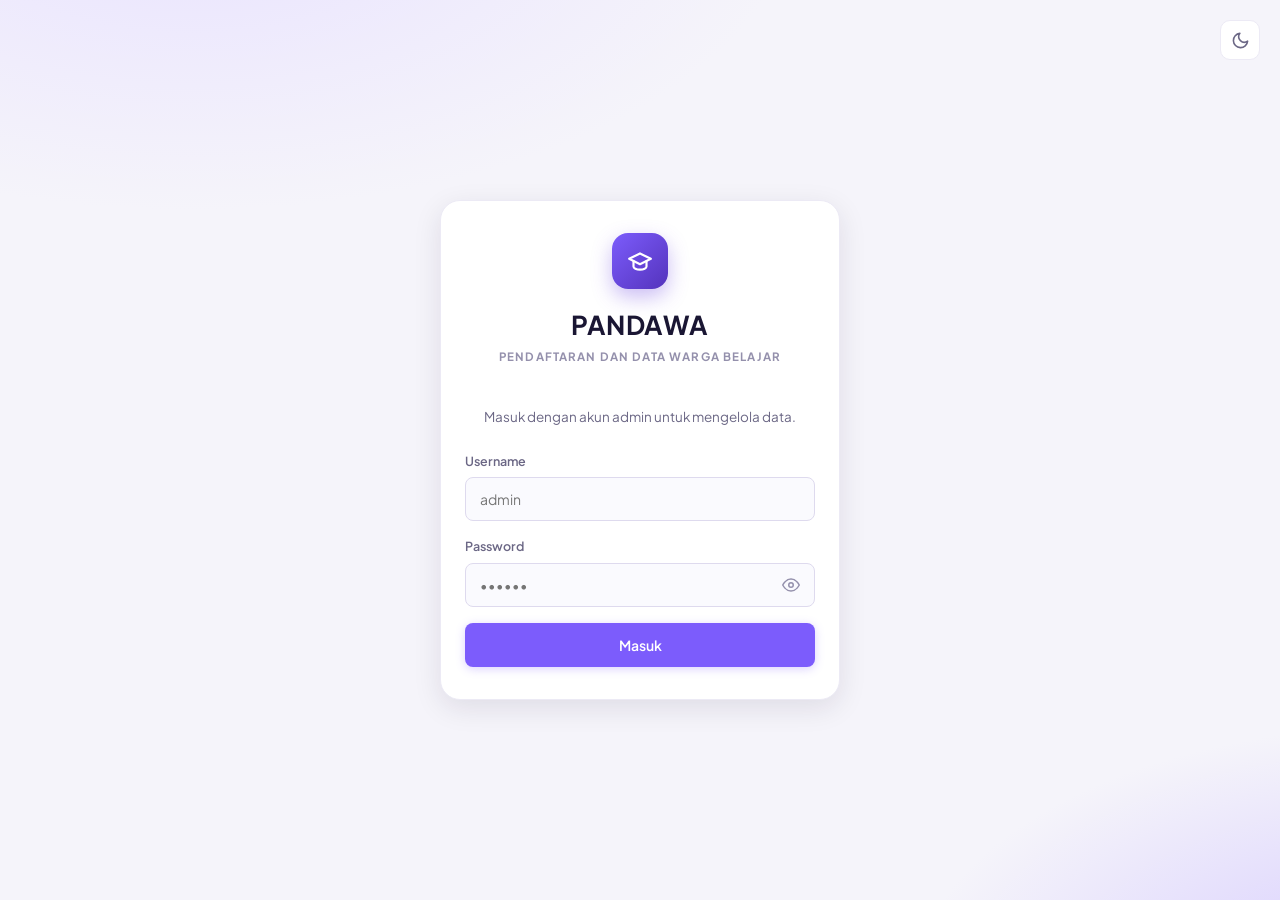
==== commit f0e5c1c8: "update pengaturan, QR, peserta lulus" ====
--- a/admin.html
+++ b/admin.html
@@ -11,6 +11,7 @@
   <!-- Pustaka: Excel & PDF -->
   <script src="https://cdnjs.cloudflare.com/ajax/libs/xlsx/0.18.5/xlsx.full.min.js"></script>
   <script src="https://cdnjs.cloudflare.com/ajax/libs/jspdf/2.5.1/jspdf.umd.min.js"></script>
+  <script src="https://cdnjs.cloudflare.com/ajax/libs/qrcodejs/1.0.0/qrcode.min.js"></script>
 
   <link rel="stylesheet" href="css/admin.css">
 </head>
@@ -76,6 +77,12 @@
     <path d="M17.94 17.94A10.07 10.07 0 0 1 12 20c-7 0-11-8-11-8a18.45 18.45 0 0 1 5.06-5.94M9.9 4.24A9.12 9.12 0 0 1 12 4c7 0 11 8 11 8a18.5 18.5 0 0 1-2.16 3.19m-6.72-1.07a3 3 0 1 1-4.24-4.24"/>
     <line x1="1" y1="1" x2="23" y2="23"/>
   </symbol>
+  <symbol id="i-wa" viewBox="0 0 24 24" fill="none" stroke="currentColor" stroke-width="2" stroke-linecap="round" stroke-linejoin="round">
+    <path d="M21 11.5a8.38 8.38 0 0 1-.9 3.8 8.5 8.5 0 0 1-7.6 4.7 8.38 8.38 0 0 1-3.8-.9L3 21l1.9-5.7a8.38 8.38 0 0 1-.9-3.8 8.5 8.5 0 0 1 4.7-7.6 8.38 8.38 0 0 1 3.8-.9h.5a8.48 8.48 0 0 1 8 8v.5z"/>
+  </symbol>
+  <symbol id="i-undo" viewBox="0 0 24 24" fill="none" stroke="currentColor" stroke-width="2" stroke-linecap="round" stroke-linejoin="round">
+    <polyline points="1 4 1 10 7 10"/><path d="M3.51 15a9 9 0 1 0 2.13-9.36L1 10"/>
+  </symbol>
   <symbol id="i-mail" viewBox="0 0 24 24" fill="none" stroke="currentColor" stroke-width="2" stroke-linecap="round" stroke-linejoin="round">
     <path d="M4 4h16c1.1 0 2 .9 2 2v12c0 1.1-.9 2-2 2H4c-1.1 0-2-.9-2-2V6c0-1.1.9-2 2-2z"/>
     <polyline points="22,6 12,13 2,6"/>
@@ -112,6 +119,9 @@
      LAYAR LOGIN
      ============================================================ -->
 <div class="login-wrap" id="loginWrap">
+  <button class="icon-btn theme-float" id="themeBtnLogin" title="Ganti tema" aria-label="Ganti tema terang/gelap">
+    <svg id="themeIconLogin"><use href="#i-moon"/></svg>
+  </button>
   <div class="login-card">
     <img id="loginLogo" class="login-logo" src="" alt="Logo Sekolah" style="display:none;">
     <div class="login-badge" id="loginBadge">
@@ -398,6 +408,46 @@
                   <button class="btn btn-primary" id="changePassBtn">Simpan Akun</button>
                 </footer>
               </section>
+              <!-- Bagikan Formulir + QR Code -->
+              <section class="scard">
+                <header class="scard-head">
+                  <div class="scard-ic pink"><svg><use href="#i-share"/></svg></div>
+                  <div>
+                    <h3 class="scard-title">Bagikan Formulir</h3>
+                    <p class="scard-desc">Tautan dan QR Code halaman pendaftaran.</p>
+                  </div>
+                </header>
+
+                <div class="scard-body">
+                  <div class="msg" id="msgShare"></div>
+                  <div class="share-grid">
+                    <div class="qr-box">
+                      <div id="qrCanvas" class="qr-canvas"></div>
+                      <div class="qr-caption">Pindai untuk mendaftar</div>
+                    </div>
+                    <div class="share-info">
+                      <label for="linkPendaftaran" class="share-label">Tautan Pendaftaran</label>
+                      <div class="link-box">
+                        <input type="text" id="linkPendaftaran" readonly onclick="this.select();">
+                      </div>
+                      <p class="hint" style="margin:10px 0 0;">
+                        Cetak QR Code ini di brosur, spanduk, atau tempel di papan
+                        pengumuman — calon pendaftar cukup memindai dengan kamera HP.
+                      </p>
+                    </div>
+                  </div>
+                </div>
+
+                <footer class="scard-foot">
+                  <a class="btn btn-ghost" id="bukaFormulirBtn" href="#" target="_blank" rel="noopener">Buka</a>
+                  <button class="btn btn-ghost" id="downloadQrBtn">
+                    <svg width="15" height="15"><use href="#i-download"/></svg> Unduh QR
+                  </button>
+                  <button class="btn btn-primary" id="shareBtn">
+                    <svg width="15" height="15"><use href="#i-share"/></svg> Salin Tautan
+                  </button>
+                </footer>
+              </section>
             </div>
 
             <!-- ================= KOLOM KANAN ================= -->
@@ -476,30 +526,56 @@
                 </footer>
               </section>
 
-              <!-- Bagikan Formulir -->
+              <!-- Notifikasi WhatsApp -->
               <section class="scard">
                 <header class="scard-head">
-                  <div class="scard-ic pink"><svg><use href="#i-share"/></svg></div>
+                  <div class="scard-ic teal"><svg><use href="#i-wa"/></svg></div>
                   <div>
-                    <h3 class="scard-title">Bagikan Formulir</h3>
-                    <p class="scard-desc">Tautan langsung ke halaman pendaftaran.</p>
+                    <h3 class="scard-title">Notifikasi WhatsApp</h3>
+                    <p class="scard-desc">Kirim pesan WhatsApp lewat Fonnte saat ada pendaftar baru.</p>
                   </div>
                 </header>
 
                 <div class="scard-body">
-                  <div class="msg" id="msgShare"></div>
-                  <div class="link-box">
-                    <input type="text" id="linkPendaftaran" readonly onclick="this.select();">
+                  <div class="msg" id="msgWa"></div>
+                  <div class="status-toggle-row">
+                    <div style="flex:1;min-width:0;">
+                      <div class="status-label" id="waLabel">Memuat…</div>
+                      <div class="hint" id="waKet" style="margin-top:2px;">&nbsp;</div>
+                    </div>
+                    <label class="switch">
+                      <input type="checkbox" id="switchWa">
+                      <span class="slider"></span>
+                    </label>
+                  </div>
+
+                  <div class="field" style="margin-top:var(--sp-4);">
+                    <label for="inputWaToken">Token Fonnte</label>
+                    <div class="input-pass">
+                      <input type="password" id="inputWaToken" placeholder="Token perangkat dari fonnte.com" autocapitalize="none" spellcheck="false">
+                      <button type="button" class="eye-btn" data-target="inputWaToken" aria-label="Tampilkan token">
+                        <svg class="ic-show"><use href="#i-eye"/></svg>
+                        <svg class="ic-hide" style="display:none;"><use href="#i-eye-off"/></svg>
+                      </button>
+                    </div>
+                    <div class="hint">Ambil di fonnte.com &rsaquo; Device &rsaquo; Token. Jangan dibagikan ke siapa pun.</div>
+                  </div>
+                  <div class="field">
+                    <label for="inputWaNomor1">Nomor WhatsApp 1</label>
+                    <input type="tel" id="inputWaNomor1" placeholder="08123456789" inputmode="numeric">
+                  </div>
+                  <div class="field">
+                    <label for="inputWaNomor2">Nomor WhatsApp 2 <span class="hint" style="font-weight:500;">(opsional)</span></label>
+                    <input type="tel" id="inputWaNomor2" placeholder="08123456789" inputmode="numeric">
                   </div>
                 </div>
 
                 <footer class="scard-foot">
-                  <a class="btn btn-ghost" id="bukaFormulirBtn" href="#" target="_top" rel="noopener">Buka</a>
-                  <button class="btn btn-primary" id="shareBtn">
-                    <svg width="15" height="15"><use href="#i-share"/></svg> Salin Tautan
-                  </button>
+                  <button class="btn btn-ghost" id="testWaBtn">Kirim Uji Coba</button>
+                  <button class="btn btn-primary" id="saveWaBtn">Simpan</button>
                 </footer>
               </section>
+
             </div>
 
           </div>
--- a/css/admin.css
+++ b/css/admin.css
@@ -267,7 +267,7 @@
   display:block;font-size:12.5px;font-weight:600;
   color:var(--text-muted);margin-bottom:6px;
 }
-.input, input[type=text],input[type=password],input[type=date],input[type=number],select,textarea{
+.input, input[type=text],input[type=password],input[type=date],input[type=number],input[type=email],input[type=tel],input[type=url],select,textarea{
   width:100%;padding:11px 14px;
   font-family:inherit;font-size:14px;
   color:var(--text);background:var(--surface-2);
@@ -448,6 +448,7 @@
 
 /* Kartu Paket pada menu Rombel (dapat diklik) */
 .paket-card{
+  color:var(--text);
   background:var(--surface);
   border-radius:var(--radius-lg);
   padding:var(--sp-5);
@@ -471,7 +472,7 @@
 .stat-icon.pink{background:var(--pink-50);color:var(--pink-500);}
 .stat-icon.teal{background:var(--teal-50);color:var(--teal-500);}
 .stat-label{font-size:12.5px;color:var(--text-muted);font-weight:600;}
-.stat-value{font-size:27px;font-weight:800;letter-spacing:-.02em;line-height:1.15;}
+.stat-value{font-size:27px;font-weight:800;letter-spacing:-.02em;line-height:1.15;color:var(--text);}
 
 .grid-2{display:grid;gap:var(--sp-4);grid-template-columns:repeat(auto-fit,minmax(290px,1fr));}
 
@@ -751,6 +752,65 @@
 .file-pick input[type=file]{
   position:absolute;inset:0;opacity:0;cursor:pointer;
   width:100%;height:100%;min-height:0;padding:0;
+}
+
+/* ---- Bagikan Formulir + QR ---- */
+.share-grid{display:flex;gap:var(--sp-5);align-items:flex-start;}
+.qr-box{
+  flex-shrink:0;
+  padding:var(--sp-3);
+  background:#fff;
+  border:1px solid var(--border);
+  border-radius:var(--radius);
+  text-align:center;
+  box-shadow:var(--shadow-sm);
+}
+.qr-canvas{width:148px;height:148px;display:flex;align-items:center;justify-content:center;}
+.qr-canvas img{width:148px !important;height:148px !important;}
+/* Canvas tetap ada (dipakai untuk unduhan), tapi yang ditampilkan cukup gambarnya */
+.qr-canvas canvas{display:none !important;}
+.qr-caption{font-size:11px;font-weight:700;color:#1A1633;margin-top:8px;letter-spacing:.02em;}
+.share-info{flex:1;min-width:0;}
+.share-label{display:block;font-size:12.5px;font-weight:600;color:var(--text-muted);margin-bottom:6px;}
+
+@media (max-width:560px){
+  .share-grid{flex-direction:column;align-items:center;}
+  .share-info{width:100%;}
+}
+
+/* Tombol tema melayang di layar login */
+.login-wrap{position:relative;}
+.theme-float{position:absolute;top:var(--sp-5);right:var(--sp-5);}
+
+/* ---- Peserta Lulus: pilih banyak ---- */
+.col-cek{width:44px;padding-right:0 !important;}
+.cek{
+  width:18px;height:18px;min-height:0;padding:0;margin:0;
+  accent-color:var(--primary);cursor:pointer;vertical-align:middle;
+}
+tr.row-pilih td{background:var(--primary-soft) !important;}
+
+.bulk-bar{
+  display:none;
+  position:sticky;top:72px;z-index:20;
+  align-items:center;justify-content:space-between;gap:var(--sp-3);flex-wrap:wrap;
+  margin-bottom:var(--sp-4);
+  padding:10px 12px 10px 16px;
+  background:var(--surface);
+  border:1.5px solid var(--primary);
+  border-radius:var(--radius);
+  box-shadow:var(--shadow-lg);
+  animation:menuIn 180ms cubic-bezier(.4,0,.2,1);
+}
+.bulk-bar.show{display:flex;}
+.bulk-info{font-size:13.5px;color:var(--text-muted);}
+.bulk-info strong{color:var(--primary-text);font-size:15px;}
+.bulk-actions{display:flex;gap:8px;flex-wrap:wrap;}
+
+@media (max-width:640px){
+  .bulk-bar{top:64px;}
+  .bulk-actions{width:100%;}
+  .bulk-actions .btn{flex:1;}
 }
 
 /* Kotak tautan */
